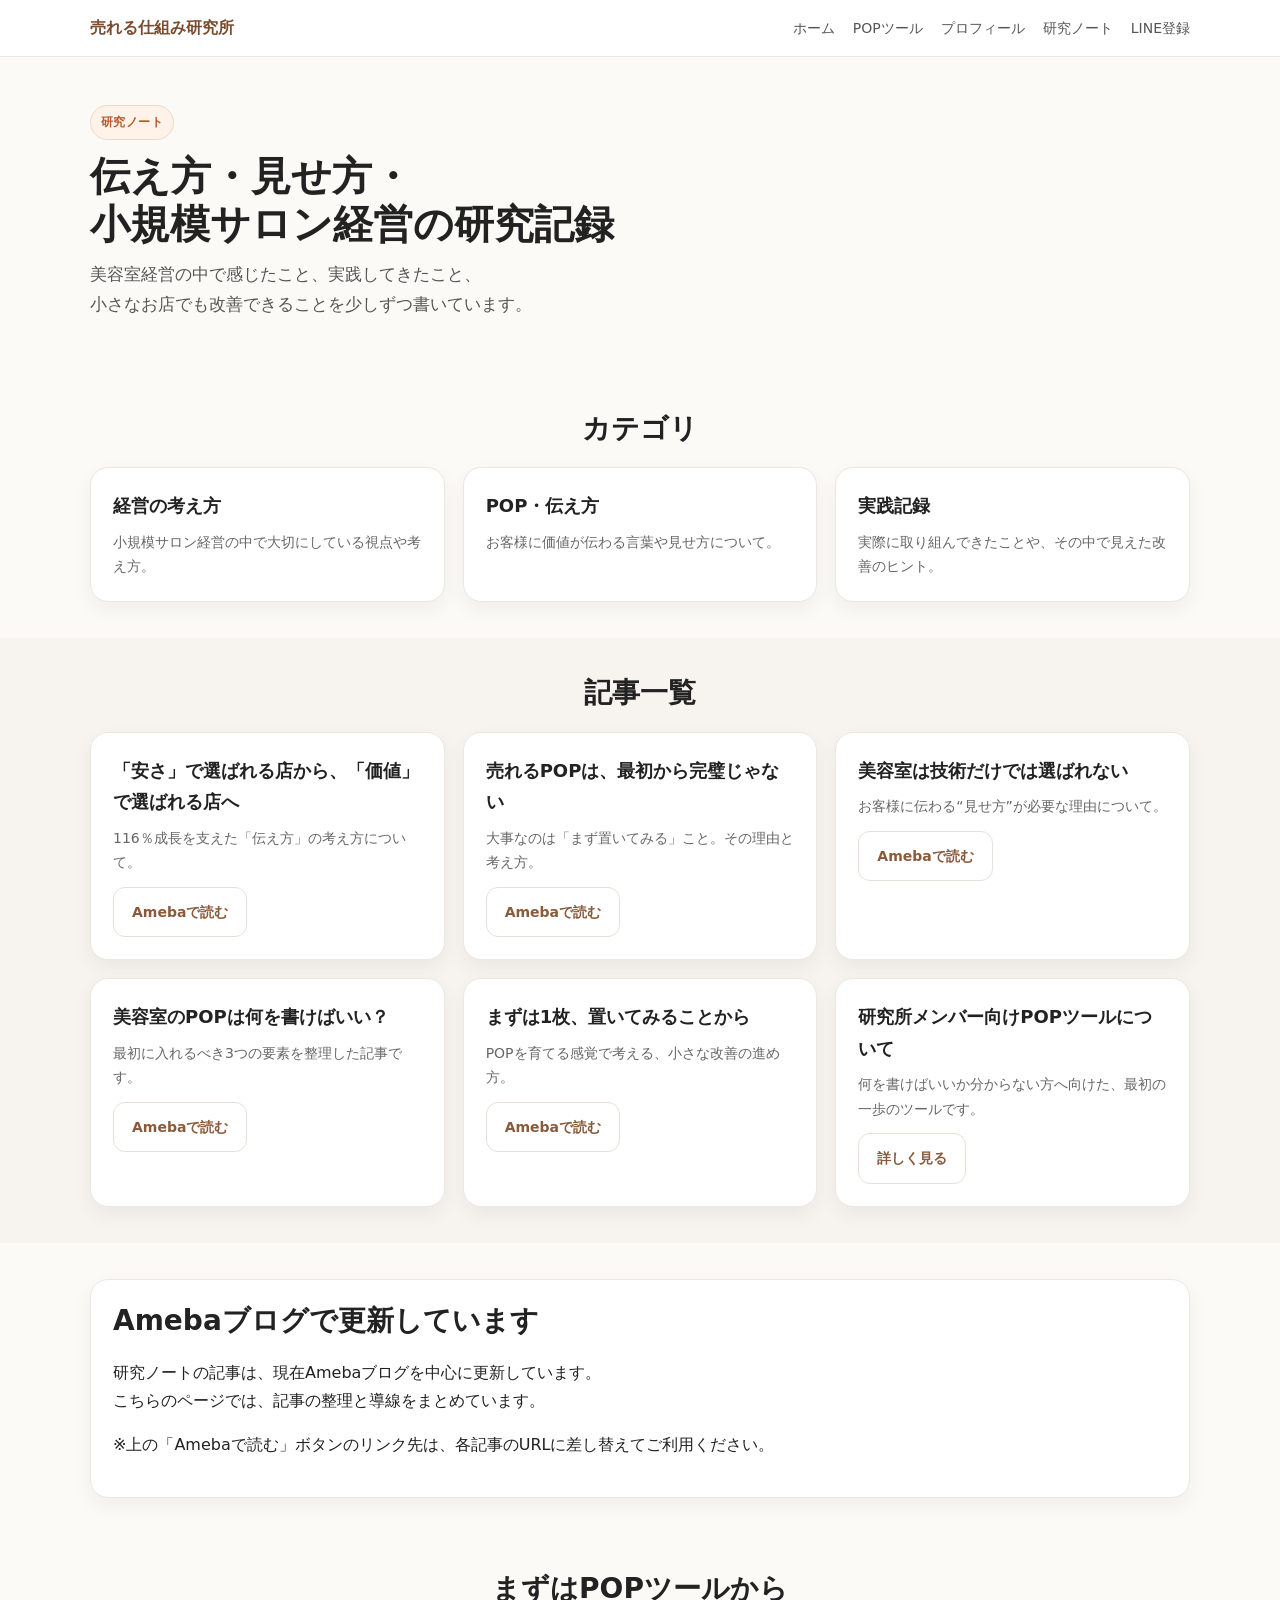
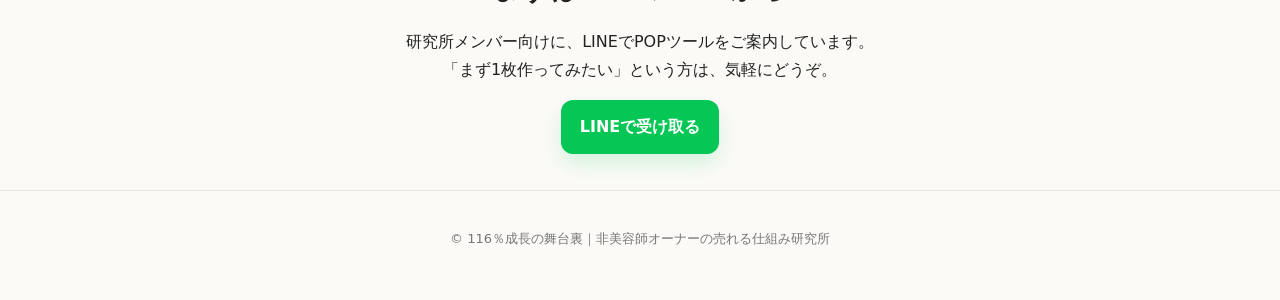
==== blog.html @ c69b29d8 "Add initial blog.html structure and content" ====
<!DOCTYPE html>
<html lang="ja">
<head>
  <meta charset="UTF-8">
  <meta name="viewport" content="width=device-width, initial-scale=1">
  <title>研究ノート｜売れる仕組み研究所</title>
  <meta name="description" content="伝え方・見せ方・小規模サロン経営についての研究ノート一覧です。">
  <link rel="stylesheet" href="styles.css">
</head>
<body>
  <header class="site-header">
    <div class="container header-inner">
      <a href="index.html" class="logo">売れる仕組み研究所</a>
      <nav class="nav">
        <a href="index.html">ホーム</a>
        <a href="pop-tool.html">POPツール</a>
        <a href="profile.html">プロフィール</a>
        <a href="blog.html">研究ノート</a>
        <a href="line.html">LINE登録</a>
      </nav>
    </div>
  </header>

  <main>
    <section class="hero">
      <div class="container">
        <span class="badge">研究ノート</span>
        <h1>伝え方・見せ方・<br>小規模サロン経営の研究記録</h1>
        <p class="hero-lead">
          美容室経営の中で感じたこと、実践してきたこと、<br>
          小さなお店でも改善できることを少しずつ書いています。
        </p>
      </div>
    </section>

    <section class="section">
      <div class="container">
        <h2 class="section-title">カテゴリ</h2>
        <div class="card-grid">
          <div class="card">
            <h3>経営の考え方</h3>
            <p>小規模サロン経営の中で大切にしている視点や考え方。</p>
          </div>
          <div class="card">
            <h3>POP・伝え方</h3>
            <p>お客様に価値が伝わる言葉や見せ方について。</p>
          </div>
          <div class="card">
            <h3>実践記録</h3>
            <p>実際に取り組んできたことや、その中で見えた改善のヒント。</p>
          </div>
        </div>
      </div>
    </section>

    <section class="section section-soft">
      <div class="container">
        <h2 class="section-title">記事一覧</h2>
        <div class="card-grid">

          <div class="card">
            <h3>「安さ」で選ばれる店から、「価値」で選ばれる店へ</h3>
            <p>
              116％成長を支えた「伝え方」の考え方について。
            </p>
            <p style="margin-top:12px;">
              <a class="btn btn-sub" href="#" target="_blank" rel="noopener">Amebaで読む</a>
            </p>
          </div>

          <div class="card">
            <h3>売れるPOPは、最初から完璧じゃない</h3>
            <p>
              大事なのは「まず置いてみる」こと。その理由と考え方。
            </p>
            <p style="margin-top:12px;">
              <a class="btn btn-sub" href="#" target="_blank" rel="noopener">Amebaで読む</a>
            </p>
          </div>

          <div class="card">
            <h3>美容室は技術だけでは選ばれない</h3>
            <p>
              お客様に伝わる“見せ方”が必要な理由について。
            </p>
            <p style="margin-top:12px;">
              <a class="btn btn-sub" href="#" target="_blank" rel="noopener">Amebaで読む</a>
            </p>
          </div>

          <div class="card">
            <h3>美容室のPOPは何を書けばいい？</h3>
            <p>
              最初に入れるべき3つの要素を整理した記事です。
            </p>
            <p style="margin-top:12px;">
              <a class="btn btn-sub" href="#" target="_blank" rel="noopener">Amebaで読む</a>
            </p>
          </div>

          <div class="card">
            <h3>まずは1枚、置いてみることから</h3>
            <p>
              POPを育てる感覚で考える、小さな改善の進め方。
            </p>
            <p style="margin-top:12px;">
              <a class="btn btn-sub" href="#" target="_blank" rel="noopener">Amebaで読む</a>
            </p>
          </div>

          <div class="card">
            <h3>研究所メンバー向けPOPツールについて</h3>
            <p>
              何を書けばいいか分からない方へ向けた、最初の一歩のツールです。
            </p>
            <p style="margin-top:12px;">
              <a class="btn btn-sub" href="pop-tool.html">詳しく見る</a>
            </p>
          </div>

        </div>
      </div>
    </section>

    <section class="section">
      <div class="container">
        <div class="single-box">
          <h2 class="section-title left">Amebaブログで更新しています</h2>
          <p>
            研究ノートの記事は、現在Amebaブログを中心に更新しています。<br>
            こちらのページでは、記事の整理と導線をまとめています。
          </p>
          <p>
            ※上の「Amebaで読む」ボタンのリンク先は、各記事のURLに差し替えてご利用ください。
          </p>
        </div>
      </div>
    </section>

    <section class="section cta-final">
      <div class="container">
        <h2 class="section-title">まずはPOPツールから</h2>
        <p>
          研究所メンバー向けに、LINEでPOPツールをご案内しています。<br>
          「まず1枚作ってみたい」という方は、気軽にどうぞ。
        </p>
        <a class="btn btn-line" href="line.html">LINEで受け取る</a>
      </div>
    </section>
  </main>

  <footer class="site-footer">
    <div class="container">
      <p>© 116％成長の舞台裏｜非美容師オーナーの売れる仕組み研究所</p>
    </div>
  </footer>

  <script src="script.js"></script>
</body>
</html>
---- styles.css ----
*{
  box-sizing:border-box;
}

body{
  margin:0;
  font-family:system-ui,-apple-system,BlinkMacSystemFont,"Segoe UI","Hiragino Kaku Gothic ProN","Noto Sans JP",sans-serif;
  color:#222;
  background:#fbfaf7;
  line-height:1.75;
}

a{
  color:inherit;
  text-decoration:none;
}

img{
  max-width:100%;
  display:block;
}

.container{
  width:min(1100px, calc(100% - 32px));
  margin:0 auto;
}

.site-header{
  position:sticky;
  top:0;
  z-index:10;
  background:rgba(255,255,255,.9);
  backdrop-filter:blur(8px);
  border-bottom:1px solid #ece7df;
}

.header-inner{
  display:flex;
  justify-content:space-between;
  align-items:center;
  padding:14px 0;
  gap:20px;
}

.logo{
  font-weight:800;
  color:#7a4c2f;
}

.nav{
  display:flex;
  gap:18px;
  flex-wrap:wrap;
  font-size:14px;
  color:#555;
}

.hero{
  padding:48px 0 36px;
}

.hero-grid{
  display:grid;
  grid-template-columns:1.2fr .8fr;
  gap:28px;
  align-items:center;
}

.badge{
  display:inline-block;
  font-size:12px;
  letter-spacing:.04em;
  padding:6px 10px;
  border-radius:999px;
  background:#fff3e9;
  border:1px solid #f0d7c4;
  color:#b85b2e;
  font-weight:700;
  margin-bottom:12px;
}

h1{
  margin:0 0 12px;
  font-size:40px;
  line-height:1.2;
}

.hero-lead{
  font-size:17px;
  color:#555;
  margin:0 0 18px;
}

.hero-buttons{
  display:flex;
  gap:12px;
  flex-wrap:wrap;
  margin-bottom:14px;
}

.hero-note{
  font-size:14px;
  color:#666;
  margin:0;
}

.hero-visual{
  background:#fff;
  border:1px solid #ece7df;
  border-radius:18px;
  padding:16px;
  box-shadow:0 8px 20px rgba(0,0,0,.05);
}

.hero-visual p{
  margin:12px 0 0;
  font-size:14px;
  color:#666;
}

.section{
  padding:36px 0;
}

.section-soft{
  background:#f7f4ef;
}

.section-title{
  text-align:center;
  font-size:28px;
  margin:0 0 20px;
  line-height:1.35;
}

.section-title.left{
  text-align:left;
}

.card-grid{
  display:grid;
  grid-template-columns:repeat(3, 1fr);
  gap:18px;
}

.card{
  background:#fff;
  border:1px solid #ece7df;
  border-radius:18px;
  padding:22px;
  box-shadow:0 8px 20px rgba(0,0,0,.05);
}

.card h3{
  margin:0 0 8px;
  font-size:18px;
}

.card p{
  margin:0;
  color:#666;
  font-size:14px;
}

.feature-grid{
  display:grid;
  grid-template-columns:1.1fr .9fr;
  gap:22px;
  align-items:start;
}

.feature-box,
.single-box{
  background:#fff;
  border:1px solid #ece7df;
  border-radius:18px;
  padding:22px;
  box-shadow:0 8px 20px rgba(0,0,0,.05);
}

.simple-list{
  padding-left:18px;
  margin:12px 0 18px;
}

.profile-teaser{
  display:grid;
  grid-template-columns:1fr;
}

.btn{
  display:inline-flex;
  align-items:center;
  justify-content:center;
  min-height:46px;
  padding:12px 18px;
  border-radius:12px;
  font-weight:800;
  border:1px solid transparent;
}

.btn-line{
  background:#06c755;
  color:#fff;
  box-shadow:0 10px 20px rgba(6,199,85,.15);
}

.btn-sub{
  background:#fff;
  border-color:#eadfd4;
  color:#8a5a3a;
}

.center{
  text-align:center;
  margin-top:22px;
}

.cta-final{
  text-align:center;
}

.site-footer{
  border-top:1px solid #ece7df;
  padding:24px 0 36px;
  text-align:center;
  font-size:13px;
  color:#777;
}

@media (max-width: 900px){
  .hero-grid,
  .feature-grid,
  .card-grid{
    grid-template-columns:1fr;
  }

  h1{
    font-size:32px;
  }

  .section-title{
    font-size:24px;
  }

  .header-inner{
    align-items:flex-start;
    flex-direction:column;
  }
}
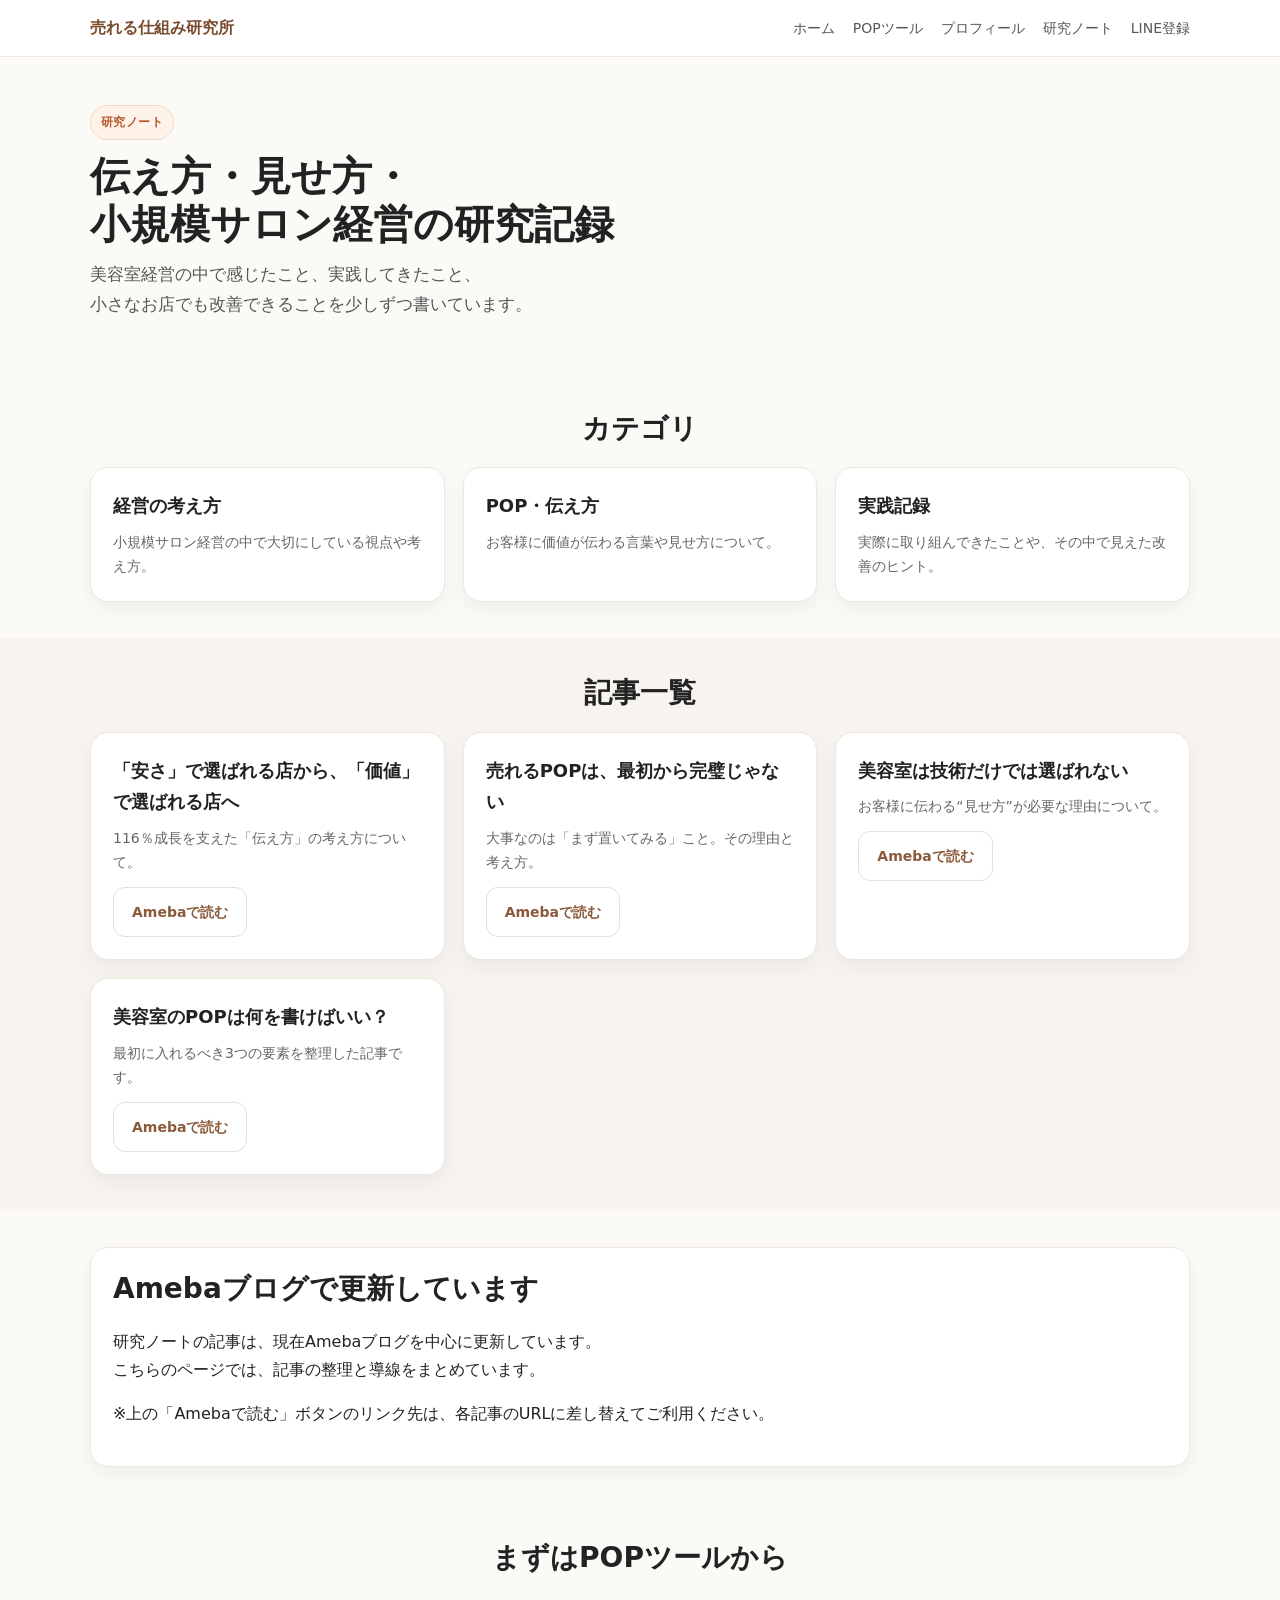
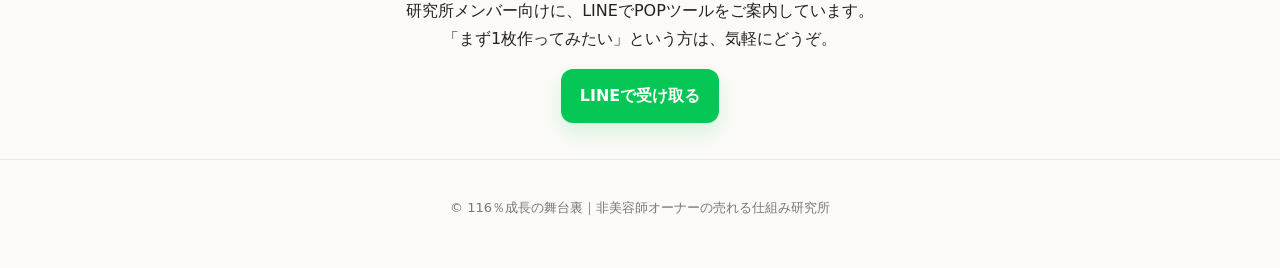
==== commit 6d2a2a4e: "Remove card sections from blog.html Removed two card sections from the blog page." ====
--- a/blog.html
+++ b/blog.html
@@ -64,7 +64,7 @@
               116％成長を支えた「伝え方」の考え方について。
             </p>
             <p style="margin-top:12px;">
-              <a class="btn btn-sub" href="#" target="_blank" rel="noopener">Amebaで読む</a>
+              <a class="btn btn-sub" href="https://ameblo.jp/action-up/entry-12958393987.html" target="_blank" rel="noopener">Amebaで読む</a>
             </p>
           </div>
 
@@ -74,7 +74,7 @@
               大事なのは「まず置いてみる」こと。その理由と考え方。
             </p>
             <p style="margin-top:12px;">
-              <a class="btn btn-sub" href="#" target="_blank" rel="noopener">Amebaで読む</a>
+              <a class="btn btn-sub" href="https://ameblo.jp/action-up/entry-12959385795.html" target="_blank" rel="noopener">Amebaで読む</a>
             </p>
           </div>
 
@@ -84,7 +84,7 @@
               お客様に伝わる“見せ方”が必要な理由について。
             </p>
             <p style="margin-top:12px;">
-              <a class="btn btn-sub" href="#" target="_blank" rel="noopener">Amebaで読む</a>
+              <a class="btn btn-sub" href="https://ameblo.jp/action-up/entry-12960017361.html" target="_blank" rel="noopener">Amebaで読む</a>
             </p>
           </div>
 
@@ -94,27 +94,7 @@
               最初に入れるべき3つの要素を整理した記事です。
             </p>
             <p style="margin-top:12px;">
-              <a class="btn btn-sub" href="#" target="_blank" rel="noopener">Amebaで読む</a>
-            </p>
-          </div>
-
-          <div class="card">
-            <h3>まずは1枚、置いてみることから</h3>
-            <p>
-              POPを育てる感覚で考える、小さな改善の進め方。
-            </p>
-            <p style="margin-top:12px;">
-              <a class="btn btn-sub" href="#" target="_blank" rel="noopener">Amebaで読む</a>
-            </p>
-          </div>
-
-          <div class="card">
-            <h3>研究所メンバー向けPOPツールについて</h3>
-            <p>
-              何を書けばいいか分からない方へ向けた、最初の一歩のツールです。
-            </p>
-            <p style="margin-top:12px;">
-              <a class="btn btn-sub" href="pop-tool.html">詳しく見る</a>
+              <a class="btn btn-sub" href="https://ameblo.jp/action-up/entry-12960228247.html" target="_blank" rel="noopener">Amebaで読む</a>
             </p>
           </div>
 
